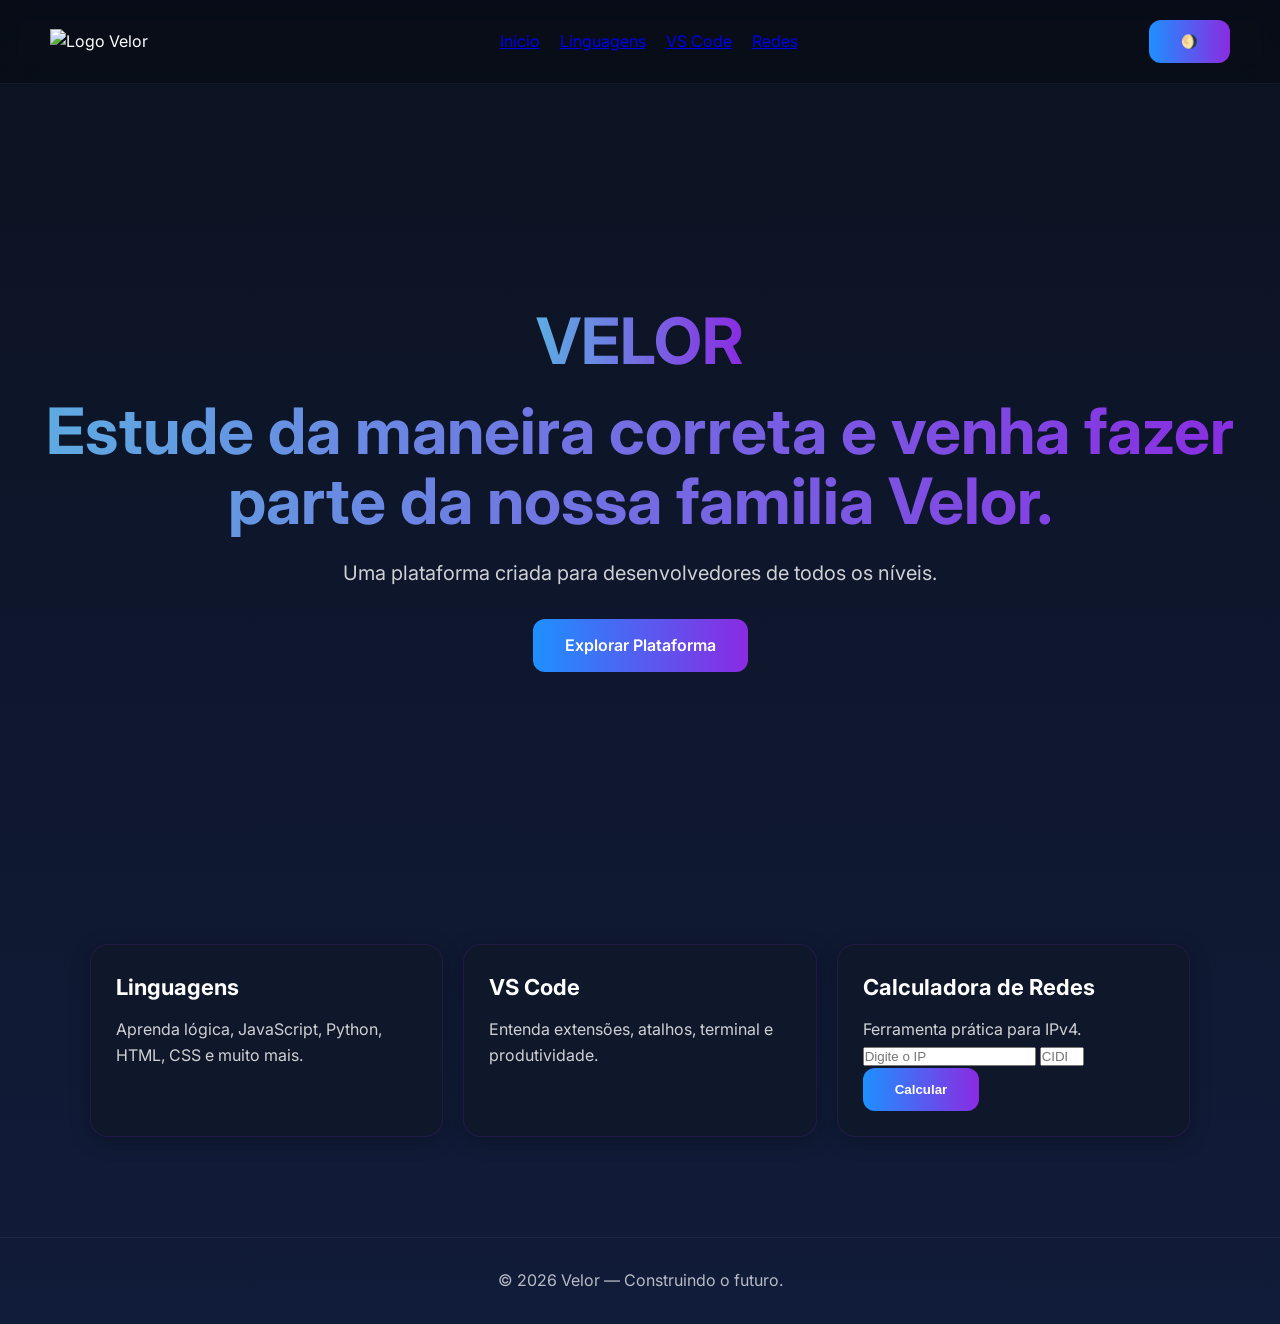
==== index.html @ a5e920ce "Add files via upload" ====
<!DOCTYPE html>
<html lang="pt-BR">

<head>

    <meta charset="UTF-8">

    <meta name="viewport" content="width=device-width, initial-scale=1.0">

    <title>Velor | Tecnologia e Aprendizado</title>

    <!-- GOOGLE FONTS -->
    <link rel="preconnect" href="https://fonts.googleapis.com">

    <link rel="preconnect" href="https://fonts.gstatic.com" crossorigin>

    <link href="https://fonts.googleapis.com/css2?family=Inter:wght@300;400;500;600;700&display=swap" rel="stylesheet">

    <!-- CSS -->
    <link rel="stylesheet" href="style.css">

</head>

<body>

    <!-- HEADER -->
    <header class="header">

        <div class="logo">

            <img src="assets/logo.png" alt="Logo Velor">

        </div>

        <!-- MENU -->
        <nav class="nav" id="navMenu">

            <a href="#inicio">Início</a>

            <a href="#linguagens">Linguagens</a>

            <a href="#vscode">VS Code</a>

            <a href="#redes">Redes</a>

        </nav>

        <!-- BOTÕES -->
        <div class="header-actions">

            <!-- MENU MOBILE -->
            <button id="menuBtn" class="menu-btn">

                ☰

            </button>

            <!-- DARK MODE -->
            <button id="themeToggle" class="btn">

                🌖

            </button>

        </div>

    </header>

    <!-- HERO -->
    <section class="hero" id="inicio">

        <h1>VELOR</h1>

        <h2>
            Estude da maneira correta e venha fazer parte da nossa familia Velor.
           
        </h2>

        <p>
            Uma plataforma criada para desenvolvedores
            de todos os níveis.
        </p>

        <a href="#linguagens" class="btn">

            Explorar Plataforma

        </a>

    </section>

    <!-- CONTEÚDO -->
    <main class="content">

        <div class="cards">

            <!-- CARD LINGUAGENS -->
            <section class="card" id="linguagens">

                <h3>Linguagens</h3>

                <p>
                    Aprenda lógica, JavaScript,
                    Python, HTML, CSS e muito mais.
                </p>

            </section>

            <!-- CARD VSCODE -->
            <section class="card" id="vscode">

                <h3>VS Code</h3>

                <p>
                    Entenda extensões, atalhos,
                    terminal e produtividade.
                </p>

            </section>

            <!-- CALCULADORA -->
            <section class="card" id="redes">

                <h3>Calculadora de Redes</h3>

                <p>
                    Ferramenta prática para IPv4.
                </p>

                <div class="calculadora">

                    <!-- INPUT IP -->
                    <input
                        type="text"
                        id="ipInput"
                        placeholder="Digite o IP"
                    >

                    <!-- INPUT CIDR -->
                    <input
                        type="number"
                        id="cidrInput"
                        placeholder="CIDR"
                        min="0"
                        max="32"
                    >

                    <!-- BOTÃO -->
                    <button
                        id="calcularBtn"
                        class="btn"
                    >

                        Calcular

                    </button>

                    <!-- RESULTADO -->
                    <div id="resultado"></div>

                </div>

            </section>

        </div>

    </main>

    <!-- FOOTER -->
    <footer class="footer">

        <p>
            © 2026 Velor — Construindo o futuro.
        </p>

    </footer>

    <!-- JAVASCRIPT -->
    <script src="script.js"></script>

</body>

</html>
---- style.css ----
@import url('https://fonts.googleapis.com/css2?family=Inter:wght@300;400;500;600;700&display=swap');
/* RESET */

* {
    margin: 0;
    padding: 0;
    box-sizing: border-box;
}

/* BODY */

body {
    font-family: 'Inter', sans-serif;

    background: linear-gradient(180deg, #0b1220, #111c3a);

    color: white;

    line-height: 1.6;

    overflow-x: hidden;
}

/* HEADER */

.header {
    display: flex;

    justify-content: space-between;

    align-items: center;

    padding: 20px 50px;

    background-color: rgba(0, 0, 0, 0.25);

    position: sticky;

    top: 0;

    backdrop-filter: blur(12px);

    border-bottom: 1px solid rgba(255, 255, 255, 0.05);

    z-index: 1000;
}

/* LOGO */

.logo img {
    width: 140px;

    height: auto;
}

/* NAV */

.nav {
    display: flex;

    align-items: center;

    gap: 20px;
}

.nav a {
   .nav a {

    color: white;

    text-decoration: none;

    font-weight: 500;

    padding: 10px 18px;

    border-radius: 12px;

    transition: all 0.3s ease;

}
}

.nav a:hover {
   .nav a:hover {

    color: white;

    background: linear-gradient(
        90deg,
        #1e90ff,
        #70409d
    );

    transform: translateY(-5px);

    box-shadow: 0 0 30px rgba(170, 107, 228, 0.45);

}
}

/* HERO SECTION */

.hero {
    min-height: 90vh;

    display: flex;

    flex-direction: column;

    justify-content: center;

    align-items: center;

    text-align: center;

    padding: 20px;
}

.hero h1,
.hero h2 {
    font-size: 64px;

    font-weight: 700;

    line-height: 1.1;

    margin-bottom: 20px;

    background: linear-gradient(90deg, #5dade2, #8a2be2);

    -webkit-background-clip: text;

    -webkit-text-fill-color: transparent;
}

.hero p {
    max-width: 700px;

    font-size: 20px;

    opacity: 0.8;

    margin-bottom: 30px;
}

/* BOTÃO */

.btn {
    display: inline-block;

    padding: 14px 32px;

    background: linear-gradient(90deg, #1e90ff, #8a2be2);

    border: none;

    border-radius: 12px;

    color: white;

    text-decoration: none;

    font-weight: 600;

    cursor: pointer;

    transition: all 0.3s ease;
}

.btn:hover {
    transform: translateY(-2px) scale(1.03);

    box-shadow: 0 0 20px rgba(138, 43, 226, 0.45);
}

/* CONTENT */

.content {
    padding: 50px;

    max-width: 1200px;

    margin: 0 auto;
}

/* CARDS */

.cards {
    display: grid;

    grid-template-columns: repeat(auto-fit, minmax(280px, 1fr));

    gap: 20px;
}

.card {
    background: rgba(17, 24, 39, 0.7);

    border: 1px solid rgba(138, 43, 226, 0.15);

    border-radius: 18px;

    padding: 25px;

    backdrop-filter: blur(10px);

    box-shadow: 0 4px 20px rgba(0, 0, 0, 0.25);

    transition: all 0.3s ease;
}

.card:hover {
    transform: translateY(-6px);

    border-color: rgba(138, 43, 226, 0.5);

    box-shadow: 0 10px 35px rgba(138, 43, 226, 0.25);
}

.card h3 {
    margin-bottom: 12px;

    font-size: 22px;
}

.card p {
    opacity: 0.8;
}

/* FOOTER */

.footer {
    text-align: center;

    padding: 30px 20px;

    border-top: 1px solid rgba(255, 255, 255, 0.08);

    margin-top: 50px;

    opacity: 0.7;
}

/* MENU MOBILE */

.menu-btn {
    display: none;

    font-size: 24px;

    background: none;

    border: none;

    color: white;

    cursor: pointer;
}

/* LIGHT MODE */

body.light-mode {
    background: linear-gradient(180deg, #f5f7ff, #dce3ff);

    color: #111;
}

body.light-mode .header {
    background-color: rgba(255, 255, 255, 0.75);
}

body.light-mode .nav a {
    color: #111;
}

body.light-mode .btn {
    background: linear-gradient(90deg, #5dade2, #8a2be2);
}

body.light-mode .card {
    background: rgba(255, 255, 255, 0.7);

    border: 1px solid rgba(138, 43, 226, 0.1);
}

body.light-mode .footer {
    border-top: 1px solid #ccc;
}

/* RESPONSIVIDADE */

@media (max-width: 768px) {

    .header {
        flex-direction: column;

        text-align: center;

        gap: 20px;

        padding: 20px;
    }

    .nav {
        flex-direction: column;

        gap: 12px;
    }

    .hero h1,
    .hero h2 {
        font-size: 42px;
    }

    .hero p {
        font-size: 16px;

        max-width: 90%;
    }

    .content {
        padding: 30px 20px;
    }

    .btn {
        width: 100%;

        max-width: 280px;
    }
}
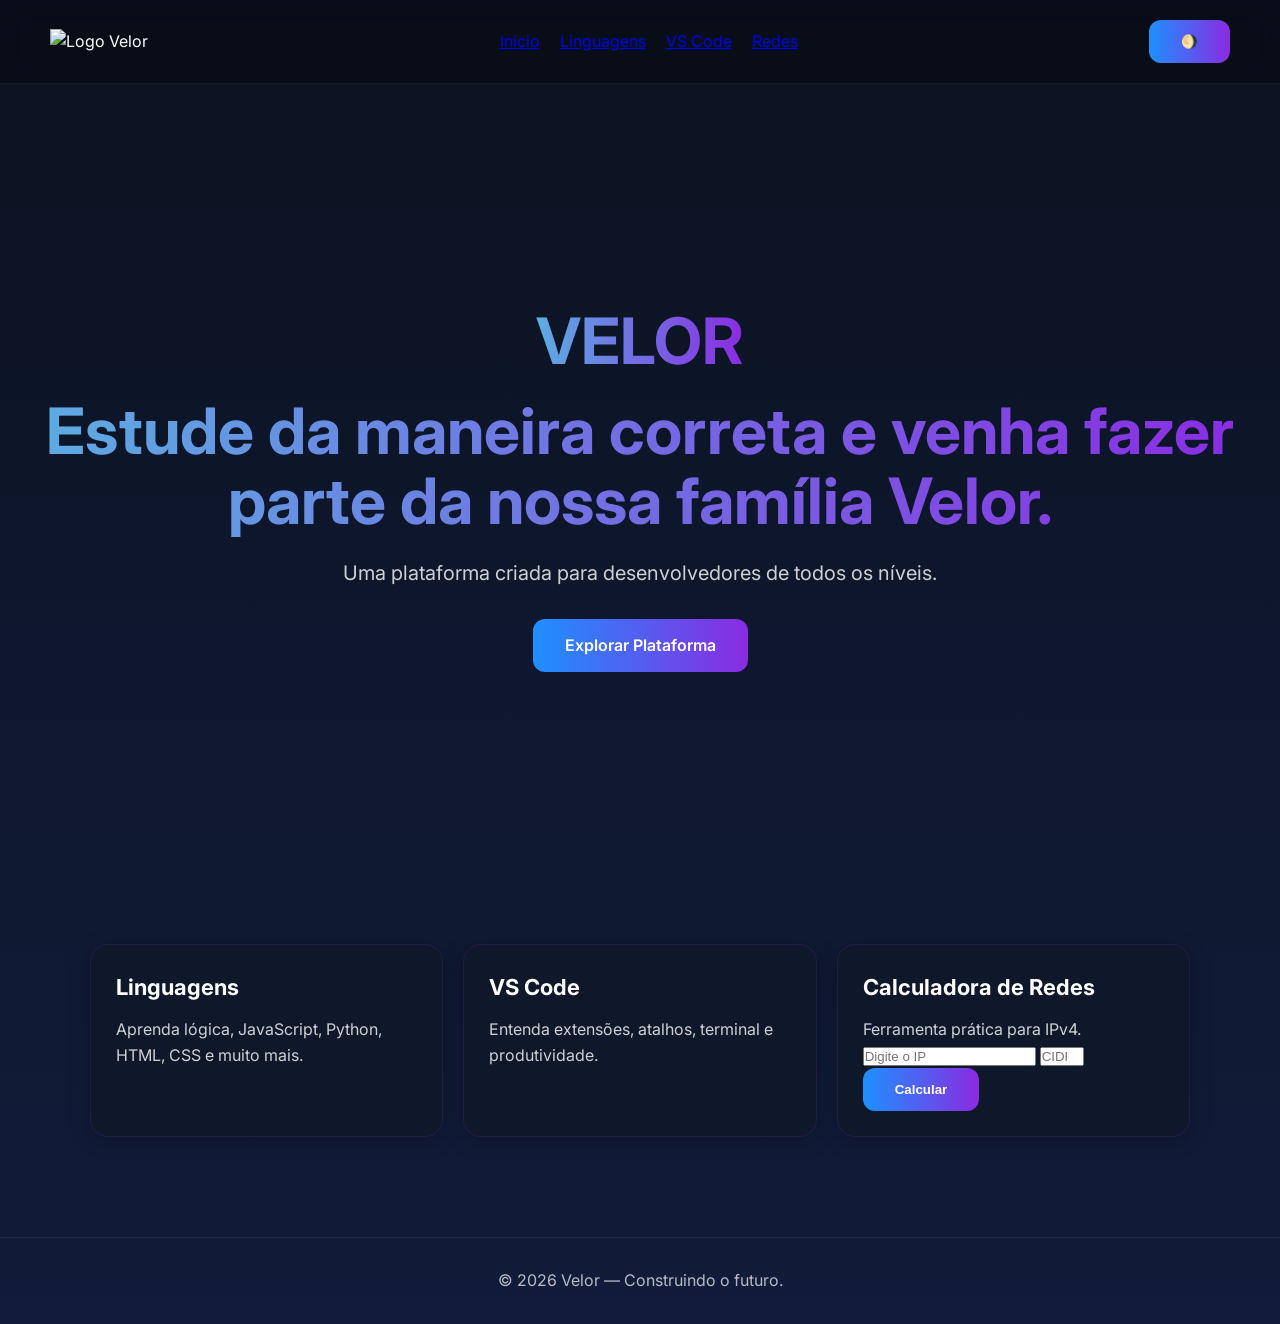
==== commit d44ae77a: "Fix HTML formatting and ensure proper structure" ====
--- a/index.html
+++ b/index.html
@@ -72,7 +72,7 @@
         <h1>VELOR</h1>
 
         <h2>
-            Estude da maneira correta e venha fazer parte da nossa familia Velor.
+            Estude da maneira correta e venha fazer parte da nossa família Velor.
            
         </h2>
 
@@ -180,4 +180,4 @@
 
 </body>
 
-</html>+</html>
